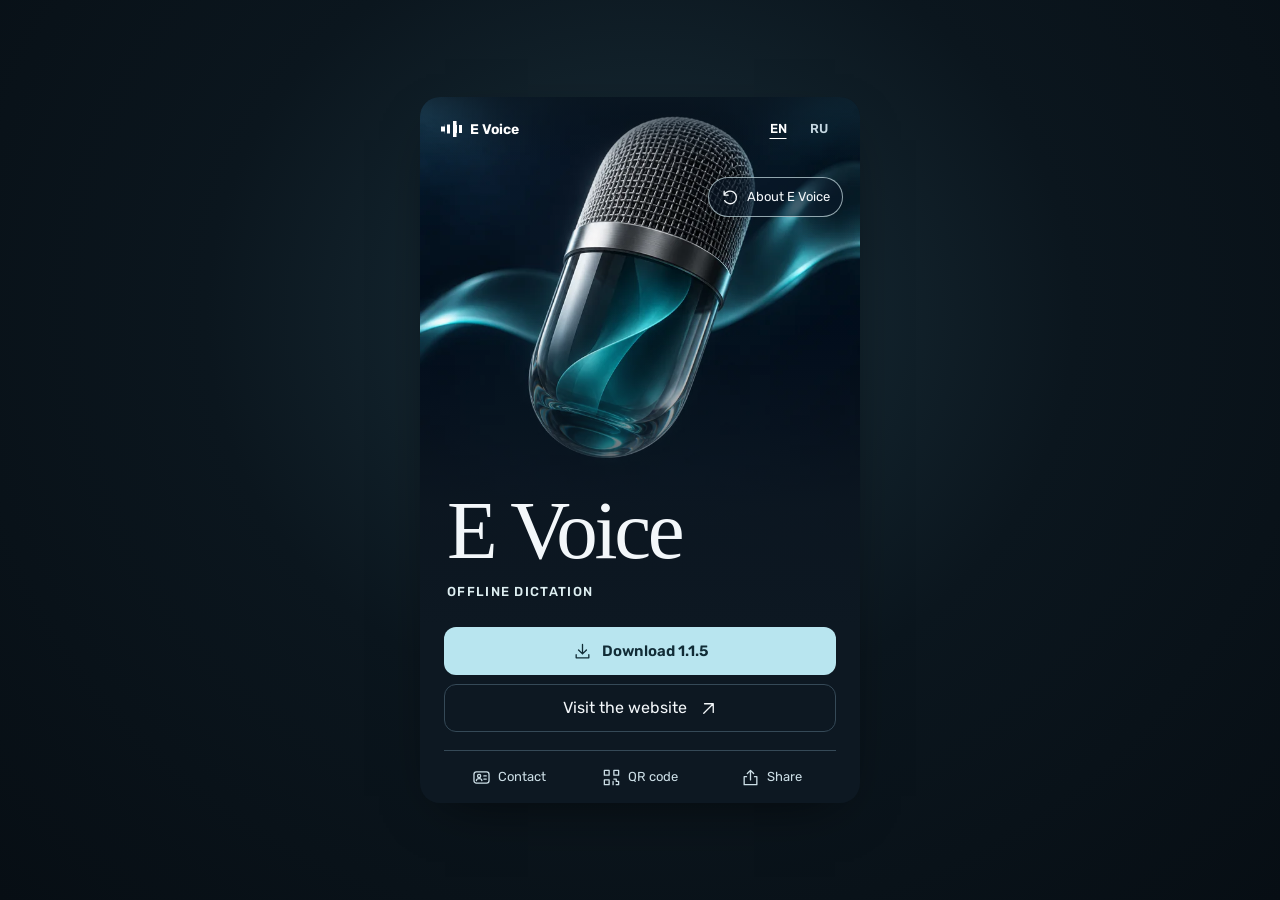
==== card/index.html @ 2919b643 "Add bilingual E Voice product card and downloads" ====
<!doctype html>
<html lang="en">
<head>
  <meta charset="utf-8">
  <meta name="viewport" content="width=device-width, initial-scale=1">
  <title>E Voice · Product card</title>
  <meta name="description" content="Dictate in English or Russian. E Voice turns your speech into text on your computer, even offline.">
  <meta name="theme-color" content="#0d1822">
  <link rel="canonical" href="https://moldset-mmc.github.io/e-voice/card/">
  <link rel="alternate" hreflang="en" href="https://moldset-mmc.github.io/e-voice/card/">
  <link rel="alternate" hreflang="ru" href="https://moldset-mmc.github.io/e-voice/ru/card/">
  <link rel="alternate" hreflang="x-default" href="https://moldset-mmc.github.io/e-voice/card/">
  <meta property="og:title" content="E Voice · Product card">
  <meta property="og:description" content="Dictate in English or Russian. E Voice turns your speech into text on your computer, even offline.">
  <meta property="og:url" content="https://moldset-mmc.github.io/e-voice/card/">
  <meta property="og:image" content="https://moldset-mmc.github.io/e-voice/card/cover.webp">
  <link rel="stylesheet" href="./card.css">
  <script defer src="./card.js"></script>
</head>
<body>
  <svg class="sprite" aria-hidden="true" focusable="false"><defs><symbol id="ic-turn" viewBox="0 0 24 24"><path d="M4 9a8 8 0 1 1 .6 7M4 4v5h5"/></symbol><symbol id="ic-back" viewBox="0 0 24 24"><path d="m13 6-6 6 6 6M7 12h13"/></symbol><symbol id="ic-arrow" viewBox="0 0 24 24"><path d="M6 18 18 6M7 6h11v11"/></symbol><symbol id="ic-download" viewBox="0 0 24 24"><path d="M12 3v12m-5-5 5 5 5-5M4 16v4h16v-4"/></symbol><symbol id="ic-contact" viewBox="0 0 24 24"><rect x="2.5" y="5" width="19" height="14" rx="3"/><circle cx="9" cy="10" r="2"/><path d="M5.5 16c.3-3.5 6.7-3.5 7 0M15 10h3m-3 4h3"/></symbol><symbol id="ic-qr" viewBox="0 0 24 24"><path d="M3 3h6v6H3zM15 3h6v6h-6zM3 15h6v6H3zM15 14h3v3h3v4h-3m-4 0v-4"/></symbol><symbol id="ic-share" viewBox="0 0 24 24"><path d="M12 15V3m-4 4 4-4 4 4M7 11H4v10h16V11h-3"/></symbol><symbol id="ic-telegram" viewBox="0 0 24 24"><path d="m3 11 18-7-3.5 16-5.7-4.8-3.3 2.7.8-4.8L18 6.7 7.6 12.5z"/></symbol><symbol id="ic-phone" viewBox="0 0 24 24"><path d="m5 3 4-.1 1.6 4.6-2.4 2.1a14 14 0 0 0 6.5 6.5l2.1-2.4 4.2 1.6v4a2 2 0 0 1-2.2 2C10.7 20.4 3.4 13 3 5.3A2 2 0 0 1 5 3z"/></symbol><symbol id="ic-down" viewBox="0 0 24 24"><path d="m6 9 6 6 6-6"/></symbol></defs></svg>
  <main class="stage">
    <article class="card" aria-label="E Voice · Product card">
      <div class="faces">
        <section class="front face" id="front" aria-labelledby="name">
          <div class="top"><a class="wordmark" href="../" aria-label="E Voice website"><i aria-hidden="true"></i>E Voice</a><nav class="langs" aria-label="Language"><a href="./" lang="en" hreflang="en" aria-label="English" aria-current="page">EN</a> <a href="../ru/card/" lang="ru" hreflang="ru" aria-label="Русский">RU</a></nav></div>
          <div class="cover">
            <img src="./cover.webp" alt="" fetchpriority="high">
            <a href="#about" class="cover-tap" aria-label="About E Voice"><span class="turn-hint"><svg class="icon" aria-hidden="true" focusable="false" viewBox="0 0 24 24"><use href="#ic-turn"/></svg><span>About E Voice</span></span></a>
            <div class="identity"><h1 id="name" tabindex="-1">E Voice</h1><p>Offline dictation</p></div>
          </div>
          <div class="actions">
            <a class="cta" href="#downloads"><svg class="icon" aria-hidden="true" focusable="false" viewBox="0 0 24 24"><use href="#ic-download"/></svg>Download 1.1.5</a>
            <a class="secondary" href="../">Visit the website<svg class="icon" aria-hidden="true" focusable="false" viewBox="0 0 24 24"><use href="#ic-arrow"/></svg></a>
          </div>
          <nav class="utility" aria-label="Card actions">
            <a href="#contacts"><svg class="icon" aria-hidden="true" focusable="false" viewBox="0 0 24 24"><use href="#ic-contact"/></svg>Contact</a>
            <a href="./qr-en.png" data-show-qr><svg class="icon" aria-hidden="true" focusable="false" viewBox="0 0 24 24"><use href="#ic-qr"/></svg>QR code</a>
            <button type="button" data-share hidden><svg class="icon" aria-hidden="true" focusable="false" viewBox="0 0 24 24"><use href="#ic-share"/></svg>Share</button>
          </nav>
        </section>
        <section class="back face" aria-labelledby="about">
          <div class="top"><a class="back-button" href="#front"><svg class="icon" aria-hidden="true" focusable="false" viewBox="0 0 24 24"><use href="#ic-back"/></svg>Cover</a><nav class="langs" aria-label="Language"><a href="./" lang="en" hreflang="en" aria-label="English" aria-current="page">EN</a> <a href="../ru/card/" lang="ru" hreflang="ru" aria-label="Русский">RU</a></nav></div>
          <div class="back-body">
            <h2 id="about" tabindex="-1">E Voice</h2>
            <p class="description">Dictate in English or Russian. E Voice turns your speech into text on your computer, even offline.</p>
            <details class="panel" id="downloads">
              <summary>Download 1.1.5<svg class="icon" aria-hidden="true" focusable="false" viewBox="0 0 24 24"><use href="#ic-down"/></svg></summary>
              <details class="platform"><summary>Windows<svg class="icon" aria-hidden="true" focusable="false" viewBox="0 0 24 24"><use href="#ic-down"/></svg></summary><p>Windows 10/11 x64. On Windows 11 ARM, use the same installer with x64 emulation.</p><ul class="choices"><li><a href="https://github.com/moldset-mmc/e-voice/releases/download/v1.1.5/E-Voice-Setup-x64.exe" aria-label="Windows · Windows installer · EXE"><span>Windows installer</span><span>EXE <svg class="icon" aria-hidden="true" focusable="false" viewBox="0 0 24 24"><use href="#ic-download"/></svg></span></a></li></ul></details><details class="platform"><summary>macOS<svg class="icon" aria-hidden="true" focusable="false" viewBox="0 0 24 24"><use href="#ic-down"/></svg></summary><p>Choose the processor in your Mac.</p><ul class="choices"><li><a href="https://github.com/moldset-mmc/e-voice/releases/download/v1.1.5/E-Voice-macOS-arm64.pkg" aria-label="macOS · Apple Silicon · M1, M2, M3… · PKG"><span>Apple Silicon · M1, M2, M3…</span><span>PKG <svg class="icon" aria-hidden="true" focusable="false" viewBox="0 0 24 24"><use href="#ic-download"/></svg></span></a></li><li><a href="https://github.com/moldset-mmc/e-voice/releases/download/v1.1.5/E-Voice-macOS-x86_64.pkg" aria-label="macOS · Intel · PKG"><span>Intel</span><span>PKG <svg class="icon" aria-hidden="true" focusable="false" viewBox="0 0 24 24"><use href="#ic-download"/></svg></span></a></li></ul></details><details class="platform"><summary>Linux<svg class="icon" aria-hidden="true" focusable="false" viewBox="0 0 24 24"><use href="#ic-down"/></svg></summary><p>DEB for Debian or Ubuntu, or a portable archive.</p><ul class="choices"><li><a href="https://github.com/moldset-mmc/e-voice/releases/download/v1.1.5/E-Voice-Linux-amd64.deb" aria-label="Linux · x64 · DEB"><span>x64</span><span>DEB <svg class="icon" aria-hidden="true" focusable="false" viewBox="0 0 24 24"><use href="#ic-download"/></svg></span></a></li><li><a href="https://github.com/moldset-mmc/e-voice/releases/download/v1.1.5/E-Voice-Linux-amd64.tar.gz" aria-label="Linux · x64 · TAR.GZ"><span>x64</span><span>TAR.GZ <svg class="icon" aria-hidden="true" focusable="false" viewBox="0 0 24 24"><use href="#ic-download"/></svg></span></a></li><li><a href="https://github.com/moldset-mmc/e-voice/releases/download/v1.1.5/E-Voice-Linux-arm64.deb" aria-label="Linux · ARM64 · DEB"><span>ARM64</span><span>DEB <svg class="icon" aria-hidden="true" focusable="false" viewBox="0 0 24 24"><use href="#ic-download"/></svg></span></a></li><li><a href="https://github.com/moldset-mmc/e-voice/releases/download/v1.1.5/E-Voice-Linux-arm64.tar.gz" aria-label="Linux · ARM64 · TAR.GZ"><span>ARM64</span><span>TAR.GZ <svg class="icon" aria-hidden="true" focusable="false" viewBox="0 0 24 24"><use href="#ic-download"/></svg></span></a></li></ul></details>
            </details>
            <section class="panel contacts" id="contacts" tabindex="-1" aria-labelledby="contacts-title">
              <h3 id="contacts-title">Contact</h3>
              <a class="row-link" href="https://t.me/evectum_bot"><svg class="icon" aria-hidden="true" focusable="false" viewBox="0 0 24 24"><use href="#ic-telegram"/></svg><span>Message the Telegram bot<small>@evectum_bot</small></span><svg class="icon" aria-hidden="true" focusable="false" viewBox="0 0 24 24"><use href="#ic-arrow"/></svg></a>
              <a class="row-link" href="tel:+37379474444"><svg class="icon" aria-hidden="true" focusable="false" viewBox="0 0 24 24"><use href="#ic-phone"/></svg><span>Call<small>+373 79 474 444</small></span><svg class="icon" aria-hidden="true" focusable="false" viewBox="0 0 24 24"><use href="#ic-arrow"/></svg></a>
            </section>
            <a class="secondary" href="../">E Voice website<svg class="icon" aria-hidden="true" focusable="false" viewBox="0 0 24 24"><use href="#ic-arrow"/></svg></a>
          </div>
        </section>
      </div>
    </article>
  </main>
  <dialog class="dialog" id="qr-dialog" aria-labelledby="qr-title">
    <h2 id="qr-title">Share this card</h2>
    <img width="200" height="200" src="./qr-en.png" alt="QR code for the English card">
    <a class="card-address" href="https://moldset-mmc.github.io/e-voice/card/">https://moldset-mmc.github.io/e-voice/card/</a>
    <button type="button" data-copy data-copied="Link copied" data-manual="Select the address above to copy it.">Copy link</button>
    <p class="copy-status" role="status"></p>
    <form method="dialog"><button>Close</button></form>
  </dialog>
</body>
</html>
---- card/card.css ----
@font-face{font-family:Rubik;src:url(../media/rubik-latin.woff2) format("woff2");font-weight:400 800;font-display:swap;unicode-range:U+0000-00FF,U+0131,U+0152-0153,U+02BB-02BC,U+02C6,U+02DA,U+02DC,U+0304,U+0308,U+0329,U+2000-206F,U+20AC,U+2122,U+2191,U+2193,U+2212,U+2215,U+FEFF,U+FFFD}
@font-face{font-family:Rubik;src:url(../media/rubik-cyrillic.woff2) format("woff2");font-weight:400 800;font-display:swap;unicode-range:U+0301,U+0400-045F,U+0490-0491,U+04B0-04B1,U+2116}
:root{color-scheme:dark;--paper:#0d1822;--ink:#f3f7fa;--muted:#b5cad6;--line:#354957;--accent:#b8e5ef;--sans:Rubik,"Segoe UI",sans-serif;--serif:"Baskervville",Georgia,"Times New Roman",serif}
*{box-sizing:border-box}
body{margin:0;background:#081119;color:var(--ink);font:400 16px/1.5 var(--sans);min-height:100vh}
button,a,summary{-webkit-tap-highlight-color:transparent;touch-action:manipulation}
a{color:inherit;text-underline-offset:4px}
a:focus-visible,button:focus-visible,summary:focus-visible{outline:3px solid #95dff8;outline-offset:3px}
button{font:inherit;color:inherit;cursor:pointer}
[hidden]{display:none!important}
.sprite{width:0;height:0;position:absolute;overflow:hidden}
.icon{display:inline-block;vertical-align:middle;flex:none;width:19px;height:19px;fill:none;stroke:currentColor;stroke-linecap:round;stroke-linejoin:round;stroke-width:1.65}
.stage{display:grid;place-items:center;min-height:100svh;padding:24px 14px;background:radial-gradient(ellipse at 50% 35%,#1a303b 0,#0b161e 48%,#070e14 100%)}
.card{position:relative;width:min(100%,440px);border-radius:20px;overflow:hidden;background:var(--paper);box-shadow:0 18px 54px -25px #000b}
.faces{position:relative;perspective:1400px}
.face{position:relative;min-width:0}
.enhanced .face{grid-area:1/1;backface-visibility:hidden;-webkit-backface-visibility:hidden}
.enhanced .faces{display:grid}
.enhanced .face[aria-hidden=true]{position:absolute;inset:0;pointer-events:none;visibility:hidden}
.enhanced .front{animation:turn-from-back .4s cubic-bezier(.22,.72,.2,1)}
.enhanced .back{animation:turn-from-front .4s cubic-bezier(.22,.72,.2,1)}
@keyframes turn-from-front{from{transform:rotateY(-66deg);opacity:.35}to{transform:rotateY(0);opacity:1}}
@keyframes turn-from-back{from{transform:rotateY(66deg);opacity:.35}to{transform:rotateY(0);opacity:1}}
.top{display:flex;align-items:center;justify-content:space-between;gap:12px;min-height:64px;padding:8px 21px;position:relative;z-index:2}
.front .top{position:absolute;inset:0 0 auto;color:white;background:linear-gradient(#0a1722c9,transparent)}
.wordmark{display:flex;align-items:center;gap:8px;font-size:14px;font-weight:650;text-decoration:none}
.wordmark i{display:block;width:21px;height:16px;background:linear-gradient(90deg,currentColor 0 17%,transparent 17% 29%,currentColor 29% 45%,transparent 45% 58%,currentColor 58% 74%,transparent 74% 85%,currentColor 85%)}
.langs{display:flex;align-items:center;gap:1px}
.langs a{display:grid;place-items:center;width:40px;min-height:44px;font-size:13px;text-decoration:none;font-weight:550;color:#c5d7e1}
.langs [aria-current]{color:white;text-decoration:underline;text-underline-offset:5px}
.cover{position:relative;display:flex;flex-direction:column;justify-content:end;min-height:clamp(380px,61vh,530px);padding:82px 27px 26px;isolation:isolate;overflow:hidden}
.cover img{position:absolute;inset:0;width:100%;height:100%;object-fit:cover;object-position:50% 25%;z-index:-3}
.cover:after{content:"";position:absolute;inset:0;z-index:-1;background:linear-gradient(180deg,#06111a26 10%,transparent 30%,#08132205 44%,#0d1822df 77%,var(--paper) 100%)}
.cover-tap{position:absolute;inset:65px 0 0;background:none;border:0;z-index:0}
.turn-hint{position:absolute;right:17px;top:15px;display:grid;place-items:center;width:42px;height:42px;border:1px solid #d7eef2aa;border-radius:50%;background:#0b19299c}
.identity{position:relative;pointer-events:none}
.identity h1{margin:0;font-family:var(--serif);font-size:clamp(61px,10vw,83px);font-weight:400;letter-spacing:-.04em;line-height:.98}
.identity p{margin:10px 0 0;color:#deeff2;font-size:13px;font-weight:520;letter-spacing:.1em;text-transform:uppercase}
.actions{display:grid;gap:9px;padding:0 24px 18px}
.cta{display:flex;justify-content:center;align-items:center;gap:10px;min-height:48px;border-radius:12px;background:var(--accent);color:#112c36;text-decoration:none;border:0;font-weight:600;font-size:15px}
.cta:hover{background:#d7f3f8}
.secondary,.row-link,.back-button{display:flex;align-items:center;justify-content:space-between;gap:12px;min-height:48px;width:100%;background:transparent;color:var(--ink);text-decoration:none;border:0;border-bottom:1px solid var(--line);text-align:start;padding:7px 1px}
.secondary:hover,.row-link:hover,.back-button:hover{color:var(--accent)}
.utility{display:flex;align-items:center;justify-content:space-around;border-top:1px solid var(--line);margin:0 24px;padding:4px 0}
.utility a,.utility button{min-height:44px;min-width:44px;display:flex;gap:7px;align-items:center;justify-content:center;background:none;border:0;color:#ccdee6;text-decoration:none;font-size:13px}
.utility a:hover,.utility button:hover{color:white}
.back{padding-bottom:14px;min-height:min(660px,90vh)}
.back .top{border-bottom:1px solid var(--line)}
.back-button{width:auto;gap:6px;font-size:14px}
.back-body{padding:19px 24px 10px}
.back h2,.panel h2{font:400 36px/1.08 var(--serif);letter-spacing:-.035em;margin:0 0 12px}
.description{font-size:16px;line-height:1.55;color:#d3e0e7;margin:0 0 18px}
.panel{border-top:1px solid var(--line);padding:16px 0}
.panel summary{cursor:pointer;display:flex;gap:10px;align-items:center;justify-content:space-between;min-height:44px;list-style:none;font-weight:550}
.panel summary::-webkit-details-marker{display:none}
.choices{list-style:none;padding:0;margin:3px 0 0}
.choices a{display:flex;align-items:baseline;justify-content:space-between;gap:8px;padding:9px 0;min-height:44px;text-decoration:none}
.choices a:hover strong{text-decoration:underline}
.choices strong{font-size:14px;font-weight:500}
.choices small{font-size:12px;color:var(--muted);text-align:right}
.channels{display:grid;gap:0}
.row-link span{display:flex;align-items:center;gap:10px;min-width:0}
.row-link small{color:var(--muted);overflow-wrap:anywhere}
.row-link.stack span{display:block}.row-link.stack small{display:block}
.actions .secondary{justify-content:center;border:1px solid var(--line);border-radius:12px}
.enhanced .js-fallback{display:none}
.dialog{border:0;border-radius:18px;background:#eff7f8;color:#142e38;padding:23px;max-width:min(360px,calc(100% - 28px));text-align:center;box-shadow:0 15px 42px #0005}
.dialog::backdrop{background:rgba(4,10,17,.75);backdrop-filter:blur(4px)}
.dialog h2{margin:4px 0 12px;font:400 30px/1.1 var(--serif)}
.dialog img{width:min(206px,100%);display:block;margin:16px auto}
.dialog .row-link{color:#193541;border-color:#abc1c8}
.dialog button{color:#193541;background:none;border:1px solid #9db9c1;border-radius:9px;width:100%;min-height:46px}
.dialog code{display:block;white-space:normal;overflow-wrap:anywhere;font:13px/1.45 var(--sans)}
.sr-only{position:absolute;width:1px;height:1px;padding:0;margin:-1px;overflow:hidden;clip-path:inset(50%);white-space:nowrap;border:0}
@media(max-width:480px){.stage{padding:0 0 max(10px,env(safe-area-inset-bottom))}.card{border-radius:0 0 17px 17px;box-shadow:none}.cover{min-height:clamp(350px,57svh,480px)}}
@media(max-height:690px) and (min-width:481px){.cover{min-height:338px}.stage{padding:12px}.back{min-height:560px}}
@media(prefers-reduced-motion:reduce){*,*::before,*::after{animation:none!important;scroll-behavior:auto!important}}
.turn-hint{width:auto;height:40px;padding:0 12px;display:flex;align-items:center;gap:7px;border-radius:22px;font-size:13px}
.wordmark i{clip-path:polygon(0 35%,18% 35%,18% 22%,44% 22%,44% 0,74% 0,74% 25%,100% 25%,100% 75%,74% 75%,74% 100%,44% 100%,44% 78%,18% 78%,18% 65%,0 65%)}
.contacts h3{font-size:19px;margin:0 0 7px;font-weight:550}
.contacts .row-link{min-height:61px;justify-content:flex-start;gap:13px}
.contacts .row-link>span{display:block}
.contacts .row-link>.icon:last-child{margin-left:auto;width:15px}
.contacts small{display:block;color:var(--muted);font-size:13px}
.panel[open]>summary .icon,.platform[open]>summary .icon{transform:rotate(180deg)}
.platform{margin:0 0 0 10px;border-top:1px solid var(--line);padding:8px 0}
.platform p{font-size:14px;color:var(--muted);margin:0 0 5px}
.choices a{text-decoration:none}
.choices a:hover{text-decoration:underline}
.choices a span:last-child{white-space:nowrap;color:var(--accent);font-size:13px}
.choices .icon{width:15px;height:15px}
.card-address{display:block;user-select:all;overflow-wrap:anywhere;margin-bottom:15px;font-size:14px}
.copy-status{font-size:14px;margin:7px 0}
.copy-status:empty{margin:0;height:8px}
.dialog img{height:auto;image-rendering:pixelated}
.back-button{border:0}
@media(prefers-reduced-transparency:reduce){.turn-hint{backdrop-filter:none;background-color:#162630}.dialog::backdrop{backdrop-filter:none;background:#07131a}}
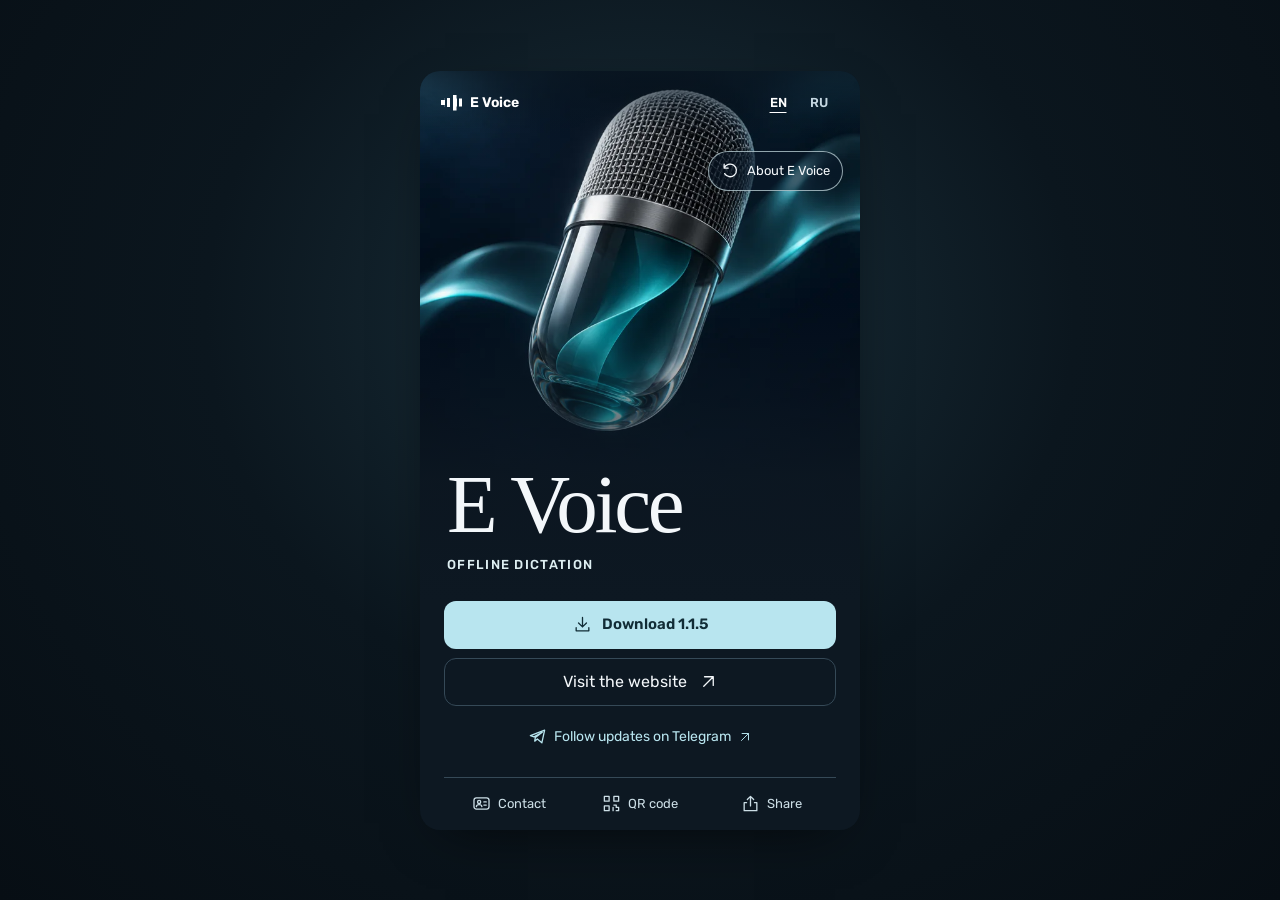
==== commit f8e3588d: "Link the public EVECTUM updates channel from both product cards" ====
--- a/card/index.html
+++ b/card/index.html
@@ -32,6 +32,7 @@
           <div class="actions">
             <a class="cta" href="#downloads"><svg class="icon" aria-hidden="true" focusable="false" viewBox="0 0 24 24"><use href="#ic-download"/></svg>Download 1.1.5</a>
             <a class="secondary" href="../">Visit the website<svg class="icon" aria-hidden="true" focusable="false" viewBox="0 0 24 24"><use href="#ic-arrow"/></svg></a>
+            <a class="channel-link" href="https://t.me/evectum_updates"><svg class="icon" aria-hidden="true" focusable="false" viewBox="0 0 24 24"><use href="#ic-telegram"/></svg>Follow updates on Telegram<svg class="icon" aria-hidden="true" focusable="false" viewBox="0 0 24 24"><use href="#ic-arrow"/></svg></a>
           </div>
           <nav class="utility" aria-label="Card actions">
             <a href="#contacts"><svg class="icon" aria-hidden="true" focusable="false" viewBox="0 0 24 24"><use href="#ic-contact"/></svg>Contact</a>
@@ -50,6 +51,7 @@
             </details>
             <section class="panel contacts" id="contacts" tabindex="-1" aria-labelledby="contacts-title">
               <h3 id="contacts-title">Contact</h3>
+              <a class="row-link" href="https://t.me/evectum_updates"><svg class="icon" aria-hidden="true" focusable="false" viewBox="0 0 24 24"><use href="#ic-telegram"/></svg><span>Follow the EVECTUM channel<small>News about E Voice and our other apps</small></span><svg class="icon" aria-hidden="true" focusable="false" viewBox="0 0 24 24"><use href="#ic-arrow"/></svg></a>
               <a class="row-link" href="https://t.me/evectum_bot"><svg class="icon" aria-hidden="true" focusable="false" viewBox="0 0 24 24"><use href="#ic-telegram"/></svg><span>Message the Telegram bot<small>@evectum_bot</small></span><svg class="icon" aria-hidden="true" focusable="false" viewBox="0 0 24 24"><use href="#ic-arrow"/></svg></a>
               <a class="row-link" href="tel:+37379474444"><svg class="icon" aria-hidden="true" focusable="false" viewBox="0 0 24 24"><use href="#ic-phone"/></svg><span>Call<small>+373 79 474 444</small></span><svg class="icon" aria-hidden="true" focusable="false" viewBox="0 0 24 24"><use href="#ic-arrow"/></svg></a>
             </section>
--- a/card/card.css
+++ b/card/card.css
@@ -63,6 +63,9 @@
 .row-link small{color:var(--muted);overflow-wrap:anywhere}
 .row-link.stack span{display:block}.row-link.stack small{display:block}
 .actions .secondary{justify-content:center;border:1px solid var(--line);border-radius:12px}
+.channel-link{display:flex;align-items:center;justify-content:center;gap:7px;min-height:44px;color:var(--accent);font-size:14px;text-align:center;text-decoration:none}
+.channel-link:hover{text-decoration:underline}
+.channel-link .icon:last-child{width:14px;height:14px}
 .enhanced .js-fallback{display:none}
 .dialog{border:0;border-radius:18px;background:#eff7f8;color:#142e38;padding:23px;max-width:min(360px,calc(100% - 28px));text-align:center;box-shadow:0 15px 42px #0005}
 .dialog::backdrop{background:rgba(4,10,17,.75);backdrop-filter:blur(4px)}
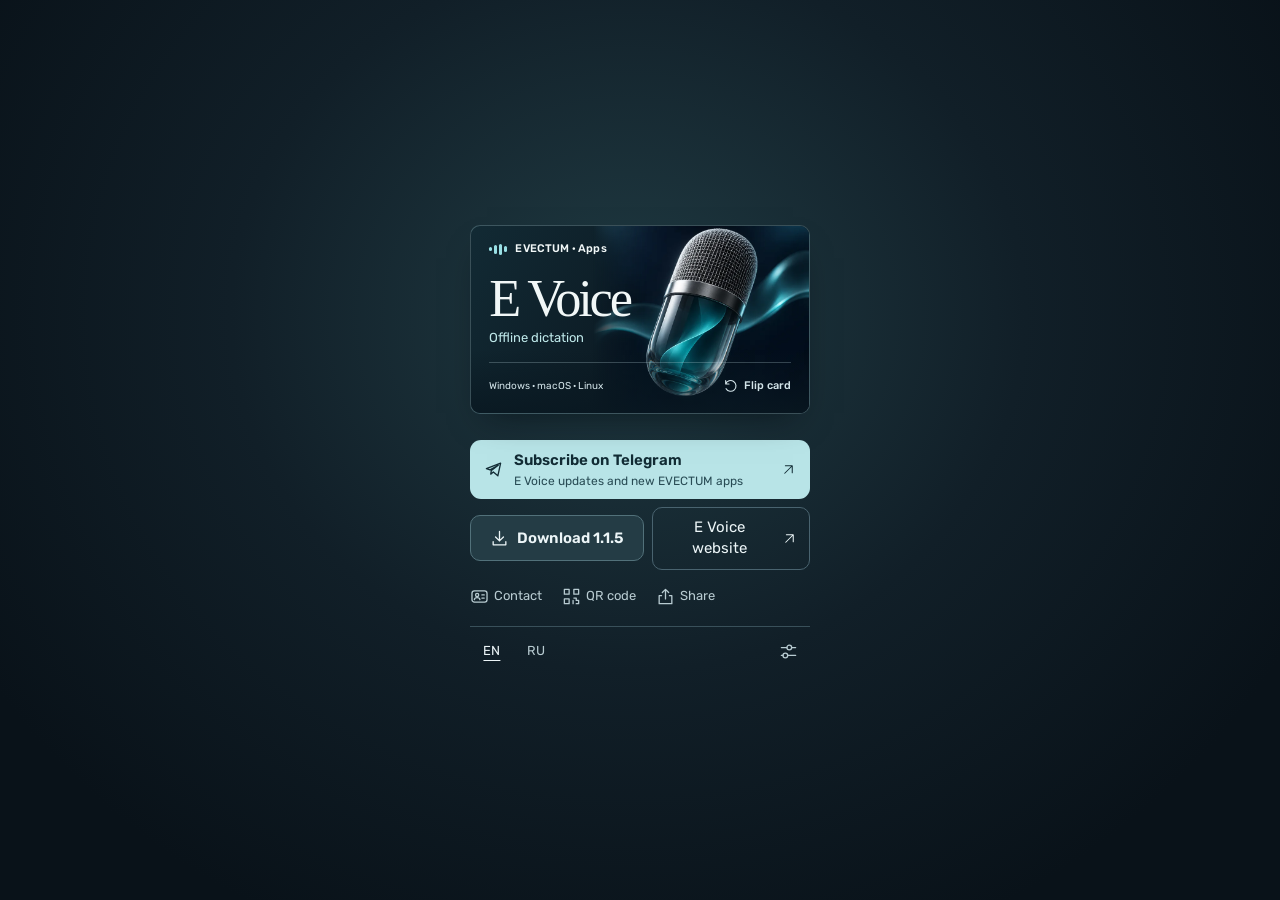
==== commit cb4e7cd6: "Feature the Telegram channel and give the mobile card a smooth, fixed-size flip" ====
--- a/card/index.html
+++ b/card/index.html
@@ -14,53 +14,72 @@
   <meta property="og:description" content="Dictate in English or Russian. E Voice turns your speech into text on your computer, even offline.">
   <meta property="og:url" content="https://moldset-mmc.github.io/e-voice/card/">
   <meta property="og:image" content="https://moldset-mmc.github.io/e-voice/card/cover.webp">
-  <link rel="stylesheet" href="./card.css">
-  <script defer src="./card.js"></script>
+  <link rel="stylesheet" href="./card.css?v=glass-turn-2">
+  <script defer src="./card.js?v=glass-turn-2"></script>
 </head>
 <body>
-  <svg class="sprite" aria-hidden="true" focusable="false"><defs><symbol id="ic-turn" viewBox="0 0 24 24"><path d="M4 9a8 8 0 1 1 .6 7M4 4v5h5"/></symbol><symbol id="ic-back" viewBox="0 0 24 24"><path d="m13 6-6 6 6 6M7 12h13"/></symbol><symbol id="ic-arrow" viewBox="0 0 24 24"><path d="M6 18 18 6M7 6h11v11"/></symbol><symbol id="ic-download" viewBox="0 0 24 24"><path d="M12 3v12m-5-5 5 5 5-5M4 16v4h16v-4"/></symbol><symbol id="ic-contact" viewBox="0 0 24 24"><rect x="2.5" y="5" width="19" height="14" rx="3"/><circle cx="9" cy="10" r="2"/><path d="M5.5 16c.3-3.5 6.7-3.5 7 0M15 10h3m-3 4h3"/></symbol><symbol id="ic-qr" viewBox="0 0 24 24"><path d="M3 3h6v6H3zM15 3h6v6h-6zM3 15h6v6H3zM15 14h3v3h3v4h-3m-4 0v-4"/></symbol><symbol id="ic-share" viewBox="0 0 24 24"><path d="M12 15V3m-4 4 4-4 4 4M7 11H4v10h16V11h-3"/></symbol><symbol id="ic-telegram" viewBox="0 0 24 24"><path d="m3 11 18-7-3.5 16-5.7-4.8-3.3 2.7.8-4.8L18 6.7 7.6 12.5z"/></symbol><symbol id="ic-phone" viewBox="0 0 24 24"><path d="m5 3 4-.1 1.6 4.6-2.4 2.1a14 14 0 0 0 6.5 6.5l2.1-2.4 4.2 1.6v4a2 2 0 0 1-2.2 2C10.7 20.4 3.4 13 3 5.3A2 2 0 0 1 5 3z"/></symbol><symbol id="ic-down" viewBox="0 0 24 24"><path d="m6 9 6 6 6-6"/></symbol></defs></svg>
+  <svg class="sprite" aria-hidden="true" focusable="false"><defs><symbol id="ic-turn" viewBox="0 0 24 24"><path d="M4 9a8 8 0 1 1 .6 7M4 4v5h5"/></symbol><symbol id="ic-back" viewBox="0 0 24 24"><path d="m13 6-6 6 6 6M7 12h13"/></symbol><symbol id="ic-arrow" viewBox="0 0 24 24"><path d="M6 18 18 6M7 6h11v11"/></symbol><symbol id="ic-download" viewBox="0 0 24 24"><path d="M12 3v12m-5-5 5 5 5-5M4 16v4h16v-4"/></symbol><symbol id="ic-contact" viewBox="0 0 24 24"><rect x="2.5" y="5" width="19" height="14" rx="3"/><circle cx="9" cy="10" r="2"/><path d="M5.5 16c.3-3.5 6.7-3.5 7 0M15 10h3m-3 4h3"/></symbol><symbol id="ic-qr" viewBox="0 0 24 24"><path d="M3 3h6v6H3zM15 3h6v6h-6zM3 15h6v6H3zM15 14h3v3h3v4h-3m-4 0v-4"/></symbol><symbol id="ic-share" viewBox="0 0 24 24"><path d="M12 15V3m-4 4 4-4 4 4M7 11H4v10h16V11h-3"/></symbol><symbol id="ic-telegram" viewBox="0 0 24 24"><path d="m3 11 18-7-3.5 16-5.7-4.8-3.3 2.7.8-4.8L18 6.7 7.6 12.5z"/></symbol><symbol id="ic-phone" viewBox="0 0 24 24"><path d="m5 3 4-.1 1.6 4.6-2.4 2.1a14 14 0 0 0 6.5 6.5l2.1-2.4 4.2 1.6v4a2 2 0 0 1-2.2 2C10.7 20.4 3.4 13 3 5.3A2 2 0 0 1 5 3z"/></symbol><symbol id="ic-down" viewBox="0 0 24 24"><path d="m6 9 6 6 6-6"/></symbol><symbol id="ic-settings" viewBox="0 0 24 24"><path d="M3 7h7m6 0h5M3 17h2m6 0h10"/><circle cx="13" cy="7" r="3"/><circle cx="8" cy="17" r="3"/></symbol></defs></svg>
   <main class="stage">
-    <article class="card" aria-label="E Voice · Product card">
-      <div class="faces">
-        <section class="front face" id="front" aria-labelledby="name">
-          <div class="top"><a class="wordmark" href="../" aria-label="E Voice website"><i aria-hidden="true"></i>E Voice</a><nav class="langs" aria-label="Language"><a href="./" lang="en" hreflang="en" aria-label="English" aria-current="page">EN</a> <a href="../ru/card/" lang="ru" hreflang="ru" aria-label="Русский">RU</a></nav></div>
-          <div class="cover">
-            <img src="./cover.webp" alt="" fetchpriority="high">
-            <a href="#about" class="cover-tap" aria-label="About E Voice"><span class="turn-hint"><svg class="icon" aria-hidden="true" focusable="false" viewBox="0 0 24 24"><use href="#ic-turn"/></svg><span>About E Voice</span></span></a>
-            <div class="identity"><h1 id="name" tabindex="-1">E Voice</h1><p>Offline dictation</p></div>
-          </div>
-          <div class="actions">
-            <a class="cta" href="#downloads"><svg class="icon" aria-hidden="true" focusable="false" viewBox="0 0 24 24"><use href="#ic-download"/></svg>Download 1.1.5</a>
-            <a class="secondary" href="../">Visit the website<svg class="icon" aria-hidden="true" focusable="false" viewBox="0 0 24 24"><use href="#ic-arrow"/></svg></a>
-            <a class="channel-link" href="https://t.me/evectum_updates"><svg class="icon" aria-hidden="true" focusable="false" viewBox="0 0 24 24"><use href="#ic-telegram"/></svg>Follow updates on Telegram<svg class="icon" aria-hidden="true" focusable="false" viewBox="0 0 24 24"><use href="#ic-arrow"/></svg></a>
-          </div>
-          <nav class="utility" aria-label="Card actions">
+    <div class="presentation">
+      <article class="card" aria-label="E Voice · Product card">
+        <div class="faces">
+          <section class="face front" id="front" aria-labelledby="name">
+            <img class="cover-art" src="./cover.webp" alt="" fetchpriority="high">
+            <div class="face-head">
+              <a class="wordmark" href="https://t.me/evectum_updates"><span class="mark" aria-hidden="true"><i></i><i></i><i></i><i></i></span>EVECTUM · Apps</a>
+            </div>
+            <div class="identity">
+              <h1 id="name" tabindex="-1">E Voice</h1>
+              <p>Offline dictation</p>
+            </div>
+            <div class="face-foot"><span>Windows · macOS · Linux</span><a class="flip-link" href="#about"><svg class="icon" aria-hidden="true" focusable="false" viewBox="0 0 24 24"><use href="#ic-turn"/></svg>Flip card</a></div>
+          </section>
+          <section class="face back" aria-labelledby="about">
+            <div class="face-head"><h2 id="about" tabindex="-1">E Voice</h2><a class="flip-link" href="#front"><svg class="icon" aria-hidden="true" focusable="false" viewBox="0 0 24 24"><use href="#ic-turn"/></svg>Front</a></div>
+            <p class="description">Dictate messages and notes in English or Russian.</p>
+            <div class="contacts" id="contacts" tabindex="-1" aria-label="Contact">
+              <a href="tel:+37379474444" aria-label="Call +373 79 474 444"><svg class="icon" aria-hidden="true" focusable="false" viewBox="0 0 24 24"><use href="#ic-phone"/></svg><span>+373 79 474 444</span></a>
+              <a href="https://t.me/evectum_bot" aria-label="Message the Telegram bot @evectum_bot"><svg class="icon" aria-hidden="true" focusable="false" viewBox="0 0 24 24"><use href="#ic-telegram"/></svg><span>@evectum_bot</span></a>
+            </div>
+          </section>
+        </div>
+      </article>
+      <div class="controls">
+        <a class="channel-link" href="https://t.me/evectum_updates">
+          <svg class="icon" aria-hidden="true" focusable="false" viewBox="0 0 24 24"><use href="#ic-telegram"/></svg><span><strong>Subscribe on Telegram</strong><small>E Voice updates and new EVECTUM apps</small></span><svg class="icon" aria-hidden="true" focusable="false" viewBox="0 0 24 24"><use href="#ic-arrow"/></svg>
+        </a>
+        <div class="actions">
+          <a class="cta" href="#downloads"><svg class="icon" aria-hidden="true" focusable="false" viewBox="0 0 24 24"><use href="#ic-download"/></svg>Download 1.1.5</a>
+          <a class="site-link" href="../">E Voice website<svg class="icon" aria-hidden="true" focusable="false" viewBox="0 0 24 24"><use href="#ic-arrow"/></svg></a>
+        </div>
+        <nav class="utility" aria-label="Card actions">
             <a href="#contacts"><svg class="icon" aria-hidden="true" focusable="false" viewBox="0 0 24 24"><use href="#ic-contact"/></svg>Contact</a>
             <a href="./qr-en.png" data-show-qr><svg class="icon" aria-hidden="true" focusable="false" viewBox="0 0 24 24"><use href="#ic-qr"/></svg>QR code</a>
             <button type="button" data-share hidden><svg class="icon" aria-hidden="true" focusable="false" viewBox="0 0 24 24"><use href="#ic-share"/></svg>Share</button>
-          </nav>
-        </section>
-        <section class="back face" aria-labelledby="about">
-          <div class="top"><a class="back-button" href="#front"><svg class="icon" aria-hidden="true" focusable="false" viewBox="0 0 24 24"><use href="#ic-back"/></svg>Cover</a><nav class="langs" aria-label="Language"><a href="./" lang="en" hreflang="en" aria-label="English" aria-current="page">EN</a> <a href="../ru/card/" lang="ru" hreflang="ru" aria-label="Русский">RU</a></nav></div>
-          <div class="back-body">
-            <h2 id="about" tabindex="-1">E Voice</h2>
-            <p class="description">Dictate in English or Russian. E Voice turns your speech into text on your computer, even offline.</p>
-            <details class="panel" id="downloads">
-              <summary>Download 1.1.5<svg class="icon" aria-hidden="true" focusable="false" viewBox="0 0 24 24"><use href="#ic-down"/></svg></summary>
-              <details class="platform"><summary>Windows<svg class="icon" aria-hidden="true" focusable="false" viewBox="0 0 24 24"><use href="#ic-down"/></svg></summary><p>Windows 10/11 x64. On Windows 11 ARM, use the same installer with x64 emulation.</p><ul class="choices"><li><a href="https://github.com/moldset-mmc/e-voice/releases/download/v1.1.5/E-Voice-Setup-x64.exe" aria-label="Windows · Windows installer · EXE"><span>Windows installer</span><span>EXE <svg class="icon" aria-hidden="true" focusable="false" viewBox="0 0 24 24"><use href="#ic-download"/></svg></span></a></li></ul></details><details class="platform"><summary>macOS<svg class="icon" aria-hidden="true" focusable="false" viewBox="0 0 24 24"><use href="#ic-down"/></svg></summary><p>Choose the processor in your Mac.</p><ul class="choices"><li><a href="https://github.com/moldset-mmc/e-voice/releases/download/v1.1.5/E-Voice-macOS-arm64.pkg" aria-label="macOS · Apple Silicon · M1, M2, M3… · PKG"><span>Apple Silicon · M1, M2, M3…</span><span>PKG <svg class="icon" aria-hidden="true" focusable="false" viewBox="0 0 24 24"><use href="#ic-download"/></svg></span></a></li><li><a href="https://github.com/moldset-mmc/e-voice/releases/download/v1.1.5/E-Voice-macOS-x86_64.pkg" aria-label="macOS · Intel · PKG"><span>Intel</span><span>PKG <svg class="icon" aria-hidden="true" focusable="false" viewBox="0 0 24 24"><use href="#ic-download"/></svg></span></a></li></ul></details><details class="platform"><summary>Linux<svg class="icon" aria-hidden="true" focusable="false" viewBox="0 0 24 24"><use href="#ic-down"/></svg></summary><p>DEB for Debian or Ubuntu, or a portable archive.</p><ul class="choices"><li><a href="https://github.com/moldset-mmc/e-voice/releases/download/v1.1.5/E-Voice-Linux-amd64.deb" aria-label="Linux · x64 · DEB"><span>x64</span><span>DEB <svg class="icon" aria-hidden="true" focusable="false" viewBox="0 0 24 24"><use href="#ic-download"/></svg></span></a></li><li><a href="https://github.com/moldset-mmc/e-voice/releases/download/v1.1.5/E-Voice-Linux-amd64.tar.gz" aria-label="Linux · x64 · TAR.GZ"><span>x64</span><span>TAR.GZ <svg class="icon" aria-hidden="true" focusable="false" viewBox="0 0 24 24"><use href="#ic-download"/></svg></span></a></li><li><a href="https://github.com/moldset-mmc/e-voice/releases/download/v1.1.5/E-Voice-Linux-arm64.deb" aria-label="Linux · ARM64 · DEB"><span>ARM64</span><span>DEB <svg class="icon" aria-hidden="true" focusable="false" viewBox="0 0 24 24"><use href="#ic-download"/></svg></span></a></li><li><a href="https://github.com/moldset-mmc/e-voice/releases/download/v1.1.5/E-Voice-Linux-arm64.tar.gz" aria-label="Linux · ARM64 · TAR.GZ"><span>ARM64</span><span>TAR.GZ <svg class="icon" aria-hidden="true" focusable="false" viewBox="0 0 24 24"><use href="#ic-download"/></svg></span></a></li></ul></details>
-            </details>
-            <section class="panel contacts" id="contacts" tabindex="-1" aria-labelledby="contacts-title">
-              <h3 id="contacts-title">Contact</h3>
-              <a class="row-link" href="https://t.me/evectum_updates"><svg class="icon" aria-hidden="true" focusable="false" viewBox="0 0 24 24"><use href="#ic-telegram"/></svg><span>Follow the EVECTUM channel<small>News about E Voice and our other apps</small></span><svg class="icon" aria-hidden="true" focusable="false" viewBox="0 0 24 24"><use href="#ic-arrow"/></svg></a>
-              <a class="row-link" href="https://t.me/evectum_bot"><svg class="icon" aria-hidden="true" focusable="false" viewBox="0 0 24 24"><use href="#ic-telegram"/></svg><span>Message the Telegram bot<small>@evectum_bot</small></span><svg class="icon" aria-hidden="true" focusable="false" viewBox="0 0 24 24"><use href="#ic-arrow"/></svg></a>
-              <a class="row-link" href="tel:+37379474444"><svg class="icon" aria-hidden="true" focusable="false" viewBox="0 0 24 24"><use href="#ic-phone"/></svg><span>Call<small>+373 79 474 444</small></span><svg class="icon" aria-hidden="true" focusable="false" viewBox="0 0 24 24"><use href="#ic-arrow"/></svg></a>
-            </section>
-            <a class="secondary" href="../">E Voice website<svg class="icon" aria-hidden="true" focusable="false" viewBox="0 0 24 24"><use href="#ic-arrow"/></svg></a>
-          </div>
-        </section>
+        </nav>
+        <div class="tools">
+          <nav class="langs" aria-label="Language"><a href="./" lang="en" hreflang="en" aria-label="English" aria-current="page">EN</a> <a href="../ru/card/" lang="ru" hreflang="ru" aria-label="Русский">RU</a></nav>
+          <button class="settings-button" data-settings type="button" hidden aria-haspopup="dialog" aria-controls="motion-dialog" aria-label="Flip settings" title="Flip settings"><svg class="icon" aria-hidden="true" focusable="false" viewBox="0 0 24 24"><use href="#ic-settings"/></svg></button>
+        </div>
       </div>
-    </article>
+      <section id="downloads" class="downloads" aria-labelledby="download-heading">
+        <header><h2 id="download-heading">Download 1.1.5</h2><button data-close-downloads hidden type="button">Close</button></header>
+        <details class="platform"><summary>Windows<svg class="icon" aria-hidden="true" focusable="false" viewBox="0 0 24 24"><use href="#ic-down"/></svg></summary><p>Windows 10/11 x64. On Windows 11 ARM, use the same installer with x64 emulation.</p><ul class="choices"><li><a href="https://github.com/moldset-mmc/e-voice/releases/download/v1.1.5/E-Voice-Setup-x64.exe" aria-label="Windows · Windows installer · EXE"><span>Windows installer</span><span>EXE <svg class="icon" aria-hidden="true" focusable="false" viewBox="0 0 24 24"><use href="#ic-download"/></svg></span></a></li></ul></details><details class="platform"><summary>macOS<svg class="icon" aria-hidden="true" focusable="false" viewBox="0 0 24 24"><use href="#ic-down"/></svg></summary><p>Choose the processor in your Mac.</p><ul class="choices"><li><a href="https://github.com/moldset-mmc/e-voice/releases/download/v1.1.5/E-Voice-macOS-arm64.pkg" aria-label="macOS · Apple Silicon · M1, M2, M3… · PKG"><span>Apple Silicon · M1, M2, M3…</span><span>PKG <svg class="icon" aria-hidden="true" focusable="false" viewBox="0 0 24 24"><use href="#ic-download"/></svg></span></a></li><li><a href="https://github.com/moldset-mmc/e-voice/releases/download/v1.1.5/E-Voice-macOS-x86_64.pkg" aria-label="macOS · Intel · PKG"><span>Intel</span><span>PKG <svg class="icon" aria-hidden="true" focusable="false" viewBox="0 0 24 24"><use href="#ic-download"/></svg></span></a></li></ul></details><details class="platform"><summary>Linux<svg class="icon" aria-hidden="true" focusable="false" viewBox="0 0 24 24"><use href="#ic-down"/></svg></summary><p>DEB for Debian or Ubuntu, or a portable archive.</p><ul class="choices"><li><a href="https://github.com/moldset-mmc/e-voice/releases/download/v1.1.5/E-Voice-Linux-amd64.deb" aria-label="Linux · x64 · DEB"><span>x64</span><span>DEB <svg class="icon" aria-hidden="true" focusable="false" viewBox="0 0 24 24"><use href="#ic-download"/></svg></span></a></li><li><a href="https://github.com/moldset-mmc/e-voice/releases/download/v1.1.5/E-Voice-Linux-amd64.tar.gz" aria-label="Linux · x64 · TAR.GZ"><span>x64</span><span>TAR.GZ <svg class="icon" aria-hidden="true" focusable="false" viewBox="0 0 24 24"><use href="#ic-download"/></svg></span></a></li><li><a href="https://github.com/moldset-mmc/e-voice/releases/download/v1.1.5/E-Voice-Linux-arm64.deb" aria-label="Linux · ARM64 · DEB"><span>ARM64</span><span>DEB <svg class="icon" aria-hidden="true" focusable="false" viewBox="0 0 24 24"><use href="#ic-download"/></svg></span></a></li><li><a href="https://github.com/moldset-mmc/e-voice/releases/download/v1.1.5/E-Voice-Linux-arm64.tar.gz" aria-label="Linux · ARM64 · TAR.GZ"><span>ARM64</span><span>TAR.GZ <svg class="icon" aria-hidden="true" focusable="false" viewBox="0 0 24 24"><use href="#ic-download"/></svg></span></a></li></ul></details>
+        <a class="download-follow" href="https://t.me/evectum_updates"><svg class="icon" aria-hidden="true" focusable="false" viewBox="0 0 24 24"><use href="#ic-telegram"/></svg>Get release updates on Telegram<svg class="icon" aria-hidden="true" focusable="false" viewBox="0 0 24 24"><use href="#ic-arrow"/></svg></a>
+      </section>
+    </div>
   </main>
+  <dialog id="download-dialog" class="dialog download-dialog" aria-labelledby="download-heading"></dialog>
+  <dialog id="motion-dialog" class="dialog motion-dialog" aria-labelledby="motion-title">
+    <form method="dialog">
+      <header><h2 id="motion-title">Card motion</h2><button>Done</button></header>
+      <fieldset><legend>Animation</legend>
+        <label><input type="radio" name="motion" value="auto" checked>Use device setting</label>
+        <label><input type="radio" name="motion" value="full">Smooth rotation</label>
+        <label><input type="radio" name="motion" value="quiet">Gentle fade</label>
+      </fieldset>
+    </form>
+  </dialog>
   <dialog class="dialog" id="qr-dialog" aria-labelledby="qr-title">
     <h2 id="qr-title">Share this card</h2>
     <img width="200" height="200" src="./qr-en.png" alt="QR code for the English card">
--- a/card/card.css
+++ b/card/card.css
@@ -1,100 +1,217 @@
 @font-face{font-family:Rubik;src:url(../media/rubik-latin.woff2) format("woff2");font-weight:400 800;font-display:swap;unicode-range:U+0000-00FF,U+0131,U+0152-0153,U+02BB-02BC,U+02C6,U+02DA,U+02DC,U+0304,U+0308,U+0329,U+2000-206F,U+20AC,U+2122,U+2191,U+2193,U+2212,U+2215,U+FEFF,U+FFFD}
 @font-face{font-family:Rubik;src:url(../media/rubik-cyrillic.woff2) format("woff2");font-weight:400 800;font-display:swap;unicode-range:U+0301,U+0400-045F,U+0490-0491,U+04B0-04B1,U+2116}
-:root{color-scheme:dark;--paper:#0d1822;--ink:#f3f7fa;--muted:#b5cad6;--line:#354957;--accent:#b8e5ef;--sans:Rubik,"Segoe UI",sans-serif;--serif:"Baskervville",Georgia,"Times New Roman",serif}
-*{box-sizing:border-box}
-body{margin:0;background:#081119;color:var(--ink);font:400 16px/1.5 var(--sans);min-height:100vh}
-button,a,summary{-webkit-tap-highlight-color:transparent;touch-action:manipulation}
-a{color:inherit;text-underline-offset:4px}
-a:focus-visible,button:focus-visible,summary:focus-visible{outline:3px solid #95dff8;outline-offset:3px}
-button{font:inherit;color:inherit;cursor:pointer}
-[hidden]{display:none!important}
-.sprite{width:0;height:0;position:absolute;overflow:hidden}
-.icon{display:inline-block;vertical-align:middle;flex:none;width:19px;height:19px;fill:none;stroke:currentColor;stroke-linecap:round;stroke-linejoin:round;stroke-width:1.65}
-.stage{display:grid;place-items:center;min-height:100svh;padding:24px 14px;background:radial-gradient(ellipse at 50% 35%,#1a303b 0,#0b161e 48%,#070e14 100%)}
-.card{position:relative;width:min(100%,440px);border-radius:20px;overflow:hidden;background:var(--paper);box-shadow:0 18px 54px -25px #000b}
-.faces{position:relative;perspective:1400px}
-.face{position:relative;min-width:0}
-.enhanced .face{grid-area:1/1;backface-visibility:hidden;-webkit-backface-visibility:hidden}
-.enhanced .faces{display:grid}
-.enhanced .face[aria-hidden=true]{position:absolute;inset:0;pointer-events:none;visibility:hidden}
-.enhanced .front{animation:turn-from-back .4s cubic-bezier(.22,.72,.2,1)}
-.enhanced .back{animation:turn-from-front .4s cubic-bezier(.22,.72,.2,1)}
-@keyframes turn-from-front{from{transform:rotateY(-66deg);opacity:.35}to{transform:rotateY(0);opacity:1}}
-@keyframes turn-from-back{from{transform:rotateY(66deg);opacity:.35}to{transform:rotateY(0);opacity:1}}
-.top{display:flex;align-items:center;justify-content:space-between;gap:12px;min-height:64px;padding:8px 21px;position:relative;z-index:2}
-.front .top{position:absolute;inset:0 0 auto;color:white;background:linear-gradient(#0a1722c9,transparent)}
-.wordmark{display:flex;align-items:center;gap:8px;font-size:14px;font-weight:650;text-decoration:none}
-.wordmark i{display:block;width:21px;height:16px;background:linear-gradient(90deg,currentColor 0 17%,transparent 17% 29%,currentColor 29% 45%,transparent 45% 58%,currentColor 58% 74%,transparent 74% 85%,currentColor 85%)}
-.langs{display:flex;align-items:center;gap:1px}
-.langs a{display:grid;place-items:center;width:40px;min-height:44px;font-size:13px;text-decoration:none;font-weight:550;color:#c5d7e1}
-.langs [aria-current]{color:white;text-decoration:underline;text-underline-offset:5px}
-.cover{position:relative;display:flex;flex-direction:column;justify-content:end;min-height:clamp(380px,61vh,530px);padding:82px 27px 26px;isolation:isolate;overflow:hidden}
-.cover img{position:absolute;inset:0;width:100%;height:100%;object-fit:cover;object-position:50% 25%;z-index:-3}
-.cover:after{content:"";position:absolute;inset:0;z-index:-1;background:linear-gradient(180deg,#06111a26 10%,transparent 30%,#08132205 44%,#0d1822df 77%,var(--paper) 100%)}
-.cover-tap{position:absolute;inset:65px 0 0;background:none;border:0;z-index:0}
-.turn-hint{position:absolute;right:17px;top:15px;display:grid;place-items:center;width:42px;height:42px;border:1px solid #d7eef2aa;border-radius:50%;background:#0b19299c}
-.identity{position:relative;pointer-events:none}
-.identity h1{margin:0;font-family:var(--serif);font-size:clamp(61px,10vw,83px);font-weight:400;letter-spacing:-.04em;line-height:.98}
-.identity p{margin:10px 0 0;color:#deeff2;font-size:13px;font-weight:520;letter-spacing:.1em;text-transform:uppercase}
-.actions{display:grid;gap:9px;padding:0 24px 18px}
-.cta{display:flex;justify-content:center;align-items:center;gap:10px;min-height:48px;border-radius:12px;background:var(--accent);color:#112c36;text-decoration:none;border:0;font-weight:600;font-size:15px}
-.cta:hover{background:#d7f3f8}
-.secondary,.row-link,.back-button{display:flex;align-items:center;justify-content:space-between;gap:12px;min-height:48px;width:100%;background:transparent;color:var(--ink);text-decoration:none;border:0;border-bottom:1px solid var(--line);text-align:start;padding:7px 1px}
-.secondary:hover,.row-link:hover,.back-button:hover{color:var(--accent)}
-.utility{display:flex;align-items:center;justify-content:space-around;border-top:1px solid var(--line);margin:0 24px;padding:4px 0}
-.utility a,.utility button{min-height:44px;min-width:44px;display:flex;gap:7px;align-items:center;justify-content:center;background:none;border:0;color:#ccdee6;text-decoration:none;font-size:13px}
-.utility a:hover,.utility button:hover{color:white}
-.back{padding-bottom:14px;min-height:min(660px,90vh)}
-.back .top{border-bottom:1px solid var(--line)}
-.back-button{width:auto;gap:6px;font-size:14px}
-.back-body{padding:19px 24px 10px}
-.back h2,.panel h2{font:400 36px/1.08 var(--serif);letter-spacing:-.035em;margin:0 0 12px}
-.description{font-size:16px;line-height:1.55;color:#d3e0e7;margin:0 0 18px}
-.panel{border-top:1px solid var(--line);padding:16px 0}
-.panel summary{cursor:pointer;display:flex;gap:10px;align-items:center;justify-content:space-between;min-height:44px;list-style:none;font-weight:550}
-.panel summary::-webkit-details-marker{display:none}
-.choices{list-style:none;padding:0;margin:3px 0 0}
-.choices a{display:flex;align-items:baseline;justify-content:space-between;gap:8px;padding:9px 0;min-height:44px;text-decoration:none}
-.choices a:hover strong{text-decoration:underline}
-.choices strong{font-size:14px;font-weight:500}
-.choices small{font-size:12px;color:var(--muted);text-align:right}
-.channels{display:grid;gap:0}
-.row-link span{display:flex;align-items:center;gap:10px;min-width:0}
-.row-link small{color:var(--muted);overflow-wrap:anywhere}
-.row-link.stack span{display:block}.row-link.stack small{display:block}
-.actions .secondary{justify-content:center;border:1px solid var(--line);border-radius:12px}
-.channel-link{display:flex;align-items:center;justify-content:center;gap:7px;min-height:44px;color:var(--accent);font-size:14px;text-align:center;text-decoration:none}
-.channel-link:hover{text-decoration:underline}
-.channel-link .icon:last-child{width:14px;height:14px}
-.enhanced .js-fallback{display:none}
-.dialog{border:0;border-radius:18px;background:#eff7f8;color:#142e38;padding:23px;max-width:min(360px,calc(100% - 28px));text-align:center;box-shadow:0 15px 42px #0005}
-.dialog::backdrop{background:rgba(4,10,17,.75);backdrop-filter:blur(4px)}
-.dialog h2{margin:4px 0 12px;font:400 30px/1.1 var(--serif)}
-.dialog img{width:min(206px,100%);display:block;margin:16px auto}
-.dialog .row-link{color:#193541;border-color:#abc1c8}
-.dialog button{color:#193541;background:none;border:1px solid #9db9c1;border-radius:9px;width:100%;min-height:46px}
-.dialog code{display:block;white-space:normal;overflow-wrap:anywhere;font:13px/1.45 var(--sans)}
-.sr-only{position:absolute;width:1px;height:1px;padding:0;margin:-1px;overflow:hidden;clip-path:inset(50%);white-space:nowrap;border:0}
-@media(max-width:480px){.stage{padding:0 0 max(10px,env(safe-area-inset-bottom))}.card{border-radius:0 0 17px 17px;box-shadow:none}.cover{min-height:clamp(350px,57svh,480px)}}
-@media(max-height:690px) and (min-width:481px){.cover{min-height:338px}.stage{padding:12px}.back{min-height:560px}}
-@media(prefers-reduced-motion:reduce){*,*::before,*::after{animation:none!important;scroll-behavior:auto!important}}
-.turn-hint{width:auto;height:40px;padding:0 12px;display:flex;align-items:center;gap:7px;border-radius:22px;font-size:13px}
-.wordmark i{clip-path:polygon(0 35%,18% 35%,18% 22%,44% 22%,44% 0,74% 0,74% 25%,100% 25%,100% 75%,74% 75%,74% 100%,44% 100%,44% 78%,18% 78%,18% 65%,0 65%)}
-.contacts h3{font-size:19px;margin:0 0 7px;font-weight:550}
-.contacts .row-link{min-height:61px;justify-content:flex-start;gap:13px}
-.contacts .row-link>span{display:block}
-.contacts .row-link>.icon:last-child{margin-left:auto;width:15px}
-.contacts small{display:block;color:var(--muted);font-size:13px}
-.panel[open]>summary .icon,.platform[open]>summary .icon{transform:rotate(180deg)}
-.platform{margin:0 0 0 10px;border-top:1px solid var(--line);padding:8px 0}
-.platform p{font-size:14px;color:var(--muted);margin:0 0 5px}
-.choices a{text-decoration:none}
-.choices a:hover{text-decoration:underline}
-.choices a span:last-child{white-space:nowrap;color:var(--accent);font-size:13px}
-.choices .icon{width:15px;height:15px}
-.card-address{display:block;user-select:all;overflow-wrap:anywhere;margin-bottom:15px;font-size:14px}
-.copy-status{font-size:14px;margin:7px 0}
-.copy-status:empty{margin:0;height:8px}
-.dialog img{height:auto;image-rendering:pixelated}
-.back-button{border:0}
-@media(prefers-reduced-transparency:reduce){.turn-hint{backdrop-filter:none;background-color:#162630}.dialog::backdrop{backdrop-filter:none;background:#07131a}}
+
+:root {
+  color-scheme: dark;
+  --ink: #ecf5f7;
+  --muted: #b8cbd1;
+  --accent: #abdee4;
+  --rule: #39505a;
+  --glass: rgba(25, 45, 54, .74);
+  --glass-solid: #1b303a;
+  --glass-line: rgba(190, 224, 228, .26);
+  --sans: Rubik, "Segoe UI", sans-serif;
+  --serif: Georgia, "Times New Roman", serif;
+}
+* { box-sizing: border-box; }
+body { margin: 0; color: var(--ink); background: #0a161d; font: 400 16px/1.45 var(--sans); }
+a { color: inherit; text-decoration: none; }
+button, summary, a { touch-action: manipulation; -webkit-tap-highlight-color: transparent; }
+button { font: inherit; color: inherit; cursor: pointer; }
+a:focus-visible, button:focus-visible, summary:focus-visible { outline: 3px solid #4198ad; outline-offset: 2px; }
+[hidden] { display: none !important; }
+.sprite { position:absolute; width:0; height:0; overflow:hidden; }
+.icon { width: 19px; height: 19px; flex: none; fill: none; stroke: currentColor; stroke-width: 1.65; stroke-linecap: round; stroke-linejoin: round; }
+
+.stage {
+  min-height: 100vh; min-height: 100svh; display: grid; place-items: center;
+  padding: clamp(20px, 5vw, 52px) clamp(20px, 7.5vw, 40px);
+  background: radial-gradient(ellipse at 49% 35%, #203b43 0%, #111f28 43%, #091219 82%);
+}
+.presentation { width: min(100%, 90mm); min-width: 0; }
+.enhanced .stage { cursor: pointer; }
+.card { position: relative; container-type: inline-size; --corners: clamp(10px, 2.6cqw, 17px); }
+.faces { display: grid; gap: 14px; }
+.face {
+  position: relative; isolation: isolate; display: flex; flex-direction: column;
+  justify-content: space-between; aspect-ratio: 90 / 50; min-width: 0;
+  border-radius: var(--corners); overflow: hidden; padding: 4.5cqw 5.4cqw 3.4cqw;
+  box-shadow: 0 16px 34px -17px #01080da8; border: 1px solid #a4cacf50;
+}
+.enhanced .card { aspect-ratio: 90 / 50; }
+.enhanced .faces {
+  position: absolute; inset: 0; display: block;
+  -webkit-transform-style: preserve-3d; transform-style: preserve-3d;
+  transform: rotateY(0deg);
+  transition: transform 880ms cubic-bezier(.42, 0, .32, 1);
+}
+.enhanced .faces.turned { transform: rotateY(180deg); }
+.enhanced .face {
+  position: absolute; inset: 0; aspect-ratio: auto;
+  -webkit-backface-visibility: hidden; backface-visibility: hidden;
+}
+.enhanced .face::after {
+  content: ""; position: absolute; inset: 0; pointer-events: none;
+  background: linear-gradient(105deg, transparent 25%, #d4ffff4a 48%, transparent 70%);
+  opacity: 0;
+  transition: opacity 880ms cubic-bezier(.42, 0, .32, 1);
+}
+.enhanced .back::after, .enhanced .turned .front::after { opacity: 1; }
+.enhanced .turned .back::after { opacity: 0; }
+.enhanced .front { transform: translateZ(0.8px); }
+.enhanced .back { transform: rotateY(180deg) translateZ(0.8px); }
+.enhanced .faces::after {
+  content: ""; position: absolute; top: 4%; bottom: 4%; left: 50%; width: 1.6px;
+  transform: translateX(-50%) rotateY(90deg); background: #a4bfc1; pointer-events: none;
+}
+.front {
+  background: linear-gradient(120deg, #122a34, #0b1821 61%, #081720);
+  color: #f1f7f7;
+}
+.cover-art {
+  position: absolute; right: 0; top: 0; z-index: -2; width: 64%; height: 100%;
+  object-fit: cover; object-position: 50% 17%; pointer-events: none;
+  mask-image: linear-gradient(to right, transparent 0, black 25%);
+}
+.front::before {
+  content: ""; position: absolute; inset: 0; z-index: -1; pointer-events: none;
+  background: linear-gradient(to top, #091821d9, transparent 34%);
+}
+.face-head, .face-foot, .contacts, .tools, .utility, .langs, .actions { display: flex; align-items: center; }
+.face-head, .face-foot, .tools { justify-content: space-between; }
+.wordmark, .flip-link, .contacts a, .cta, .site-link, .utility a, .utility button, .channel-link, .langs a {
+  display: inline-flex; align-items: center; gap: 8px;
+}
+.wordmark { position: relative; font-weight: 550; font-size: clamp(11px, 2.5cqw, 15px); letter-spacing: .015em; }
+.wordmark::after { content: ""; position:absolute; inset:-10px -3px; }
+.mark { display: inline-flex; align-items: center; gap: 2px; height: 1em; color: #99dfe4; }
+.mark i { width: 3px; height: 36%; border-radius: 2px; background: currentColor; }
+.mark i:nth-child(2) { height: 78%; } .mark i:nth-child(3) { height: 100%; } .mark i:nth-child(4) { height: 58%; }
+.identity h1, .back h2, .dialog h2, .downloads h2 { font-family: var(--serif); font-weight: 400; line-height: 1; margin: 0; }
+.identity h1 { font-size: 15.4cqw; letter-spacing: -.06em; }
+.identity p { margin: .35em 0 0; color: #bfe9ea; font-size: clamp(13px, 3.6cqw, 23px); }
+.face-foot { gap: 8px; padding-top: 8px; border-top: 1px solid #b7d2da45; font-size: clamp(10px, 2.4cqw, 14px); color: #d2e3e8; }
+.flip-link { min-height: 40px; gap: 5px; font-size: clamp(11px, 2.4cqw, 14px); font-weight: 500; }
+.flip-link:hover, .contacts a:hover, .utility a:hover, .utility button:hover, .wordmark:hover { text-decoration: underline; text-underline-offset: 4px; }
+.flip-link .icon { width: 16px; height: 16px; }
+.back {
+  background: linear-gradient(108deg, #f3f4ea, #e5f1ea 75%, #d8eae4);
+  border-color: #dee7dd; color: #142d32; overflow-y: auto; overscroll-behavior: contain;
+}
+.back h2 { font-size: 8.7cqw; letter-spacing: -.04em; }
+.back .flip-link { color: #31545c; }
+.face [tabindex="-1"]:focus { outline: none; }
+.description {
+  margin: 1.2cqw 0; max-width: 34ch; font: 400 clamp(14px, 4.05cqw, 25px)/1.24 var(--serif);
+}
+.contacts {
+  flex-wrap: wrap; column-gap: clamp(9px, 4cqw, 26px); padding-top: 8px;
+  border-top: 1px solid #74909471; color: #234b53; flex: none;
+}
+.contacts a { font-size: clamp(11px, 2.8cqw, 16px); gap: 6px; min-height: 40px; }
+.contacts .icon { width: 16px; height: 16px; }
+.controls { margin-top: clamp(16px, 3.3vw, 26px); }
+.actions { gap: 8px; margin-top: 8px; }
+.cta, .site-link { justify-content: center; padding: 9px 12px; min-height: 46px; border-radius: 10px; text-align: center; font-size: 15px; }
+.cta { flex: 1.12; background: #243c45; color: var(--ink); border: 1px solid #52717a; font-weight: 600; }
+.cta:hover { background: #2f4b56; }
+.site-link { flex: 1; border: 1px solid #49636f; }
+.site-link:hover { background: #20343d; }
+.tools { gap: 3px; flex-wrap: wrap; min-height: 48px; }
+.settings-button { background: none; color: var(--muted); border: 0; width: 44px; height: 44px; margin-left: auto; display: grid; place-content: center; }
+.utility { column-gap: clamp(8px, 2.3vw, 20px); padding: 4px 0 8px; border-bottom: 1px solid var(--rule); }
+.utility a, .utility button, .langs a { min-height: 44px; font-size: 13px; color: var(--muted); }
+.utility button { border: 0; padding: 0; background: transparent; }
+.utility a, .utility button { gap: 5px; }
+.langs a { min-width: 44px; justify-content: center; }
+.langs a[aria-current] { text-decoration: underline; text-underline-offset: 5px; color: var(--ink); }
+.channel-link {
+  display: flex; gap: 11px; min-height: 58px; padding: 10px 14px; background: #b8e4e7;
+  color: #122c35; border-radius: 11px;
+}
+.channel-link:hover { background: #cef0ef; }
+.channel-link strong, .channel-link small { display: block; }
+.channel-link strong { font-weight: 600; font-size: 15px; }
+.channel-link small { margin-top: 1px; font-size: 12px; line-height: 1.35; color: #294c55; }
+.channel-link .icon:last-child, .download-follow .icon:last-child { margin-left:auto; }
+.download-follow { display:flex; align-items:center; gap:8px; min-height:48px; margin-top:8px; padding-top:8px; color:#c7f0f0; border-top:1px solid var(--glass-line); font-size:14px; }
+.download-follow:hover { text-decoration:underline; text-underline-offset:3px; }
+.channel-link .icon:last-child, .site-link .icon { width: 15px; height: 15px; }
+
+.dialog, .stage .downloads {
+  color: var(--ink); background: var(--glass); border: 1px solid var(--glass-line);
+  border-radius: 20px; padding: 22px; font-family: var(--sans); cursor: auto;
+}
+.dialog {
+  width: min(374px, calc(100% - 40px)); max-height: calc(100vh - 48px); max-height: calc(100svh - 48px);
+  -webkit-backdrop-filter: blur(18px) saturate(115%); backdrop-filter: blur(18px) saturate(115%);
+  box-shadow: 0 18px 60px #02080e52; overscroll-behavior: contain; text-align: center;
+}
+.dialog::backdrop { background: rgba(5, 14, 21, .24); -webkit-backdrop-filter: blur(2px); backdrop-filter: blur(2px); }
+.dialog[open] { animation: arrive .24s ease-out; }
+@keyframes arrive { from { opacity: 0; transform: translateY(8px); } to { opacity: 1; transform: translateY(0); } }
+.dialog h2, .downloads h2 { font-size: 30px; }
+.dialog img { display: block; width: min(206px, 100%); height: auto; margin: 16px auto; image-rendering: pixelated; }
+.card-address { display:block; overflow-wrap:anywhere; font-size:14px; margin-bottom:14px; text-decoration:underline; user-select:all; }
+.dialog button { background:#ddfaff0b; border:1px solid var(--glass-line); border-radius:9px; min-height:44px; padding:5px 12px; }
+#qr-dialog button { width: 100%; }
+.copy-status { margin: 6px 0; font-size: 14px; }
+.downloads { margin-top: 12px; }
+.download-dialog, .motion-dialog { text-align: left; }
+.download-dialog .downloads { margin: 0; }
+.downloads header, .motion-dialog header { display:flex; align-items:center; justify-content:space-between; gap:12px; padding-bottom:12px; }
+.platform { border-top:1px solid var(--glass-line); padding:6px 0; }
+.platform summary, .choices a { display:flex; align-items:center; justify-content:space-between; min-height:44px; gap:10px; }
+.platform summary { font-weight:600; cursor:pointer; list-style:none; }
+.platform summary::-webkit-details-marker { display:none; }
+.platform[open] summary .icon { transform: rotate(180deg); }
+.platform p { margin: 2px 0 6px; color:#d2e2e8; font-size:14px; }
+.choices { margin:0; padding:0; list-style:none; }
+.choices a { font-size:14px; color: #cff2f4; border-bottom:1px solid var(--glass-line); }
+.choices a:hover { text-decoration:underline; }
+.choices a span:last-child { white-space:nowrap; }
+.choices .icon { width:14px; height:14px; vertical-align:middle; }
+.motion-dialog fieldset { margin: 0; padding: 6px 0 0; border: 0; }
+.motion-dialog legend { color: var(--muted); font-size: 14px; }
+.motion-dialog label { display:flex; align-items:center; gap:10px; min-height:44px; border-top:1px solid var(--glass-line); cursor:pointer; }
+.motion-dialog input { accent-color: var(--accent); }
+@supports not ((backdrop-filter: blur(1px)) or (-webkit-backdrop-filter: blur(1px))) {
+  .dialog { background: var(--glass-solid); }
+}
+@media (prefers-reduced-transparency: reduce) {
+  .dialog { background: var(--glass-solid); }
+  .dialog, .dialog::backdrop { -webkit-backdrop-filter:none; backdrop-filter:none; }
+}
+@media (max-width: 440px) {
+  .utility { gap: 12px; }
+  .utility a, .utility button, .langs a { font-size: 12px; }
+  .utility .icon { width: 15px; height: 15px; }
+  .tools { gap: 0; }
+  .cta, .site-link { font-size: 13px; padding-inline: 6px; gap: 5px; }
+}
+@container (max-width: 350px) {
+  .back { padding-block: 9px 6px; }
+  .flip-link, .contacts a { min-height: 44px; }
+  .front { padding-bottom: 1.5cqw; }
+  .face-foot, .contacts { padding-top: 1px; }
+  .description { margin-block: 2px; }
+}
+@container (max-width: 290px) {
+  .contacts { column-gap: 8px; }
+  .contacts a { gap: 3px; }
+}
+.enhanced[data-card-motion="quiet"] .faces,
+.enhanced[data-card-motion="quiet"] .face {
+  transform: none; transition: none;
+}
+.enhanced[data-card-motion="quiet"] .face { opacity: 1; transition: opacity 150ms ease-out; }
+.enhanced[data-card-motion="quiet"] .face[inert] { opacity: 0; pointer-events: none; }
+.enhanced[data-card-motion="quiet"] .face::after, .enhanced[data-card-motion="quiet"] .faces::after { display: none; }
+@media (prefers-reduced-motion: reduce) {
+  .dialog[open] { animation: none; }
+}
+@media (max-height: 580px) and (min-aspect-ratio: 7/5) {
+  .stage { padding-block: 10px; }
+  .presentation { width: min(100%, 90mm, max(285px, calc(180svh - 320px))); }
+  .controls { margin-top: 12px; }
+}
